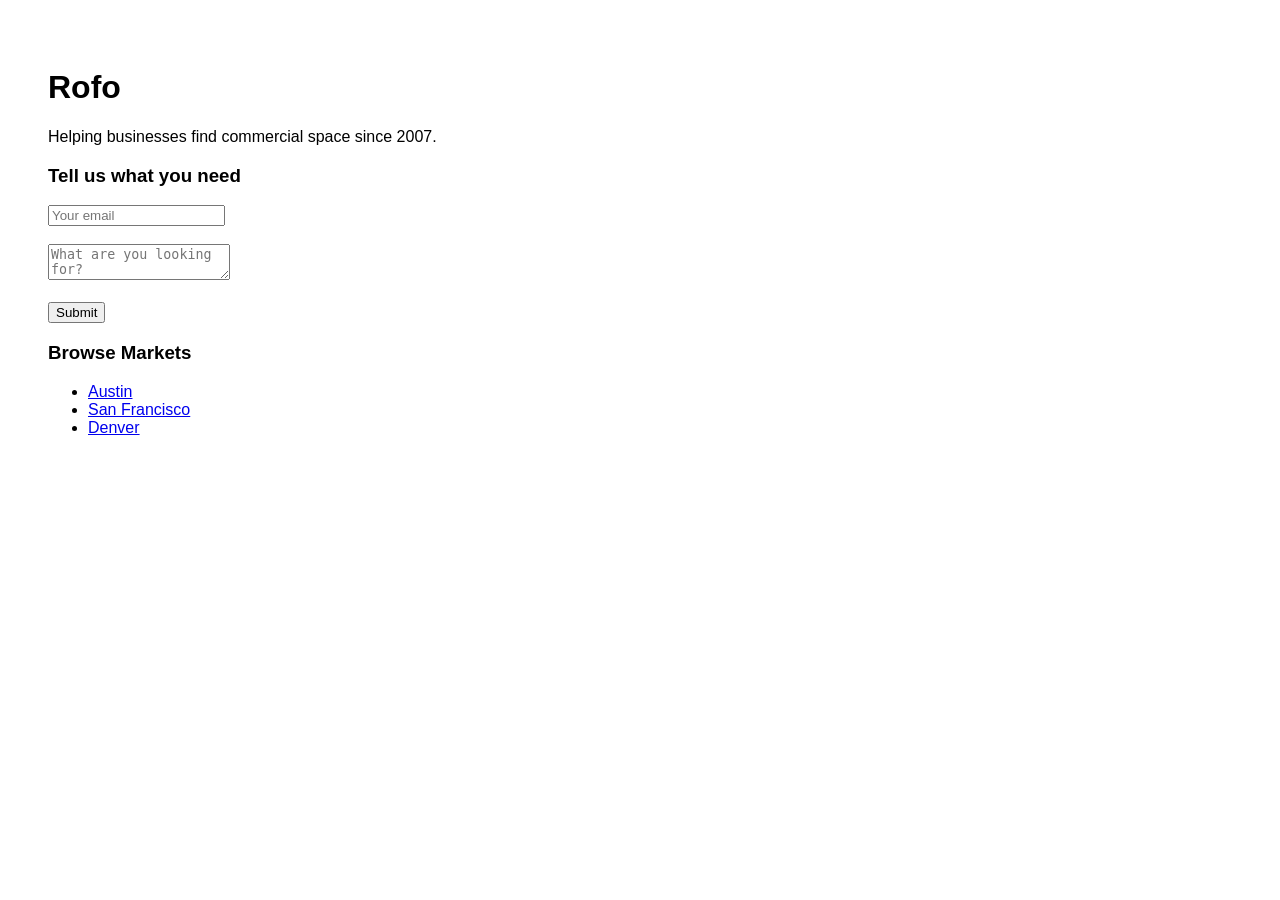
==== index.html @ 3ce5dbc8 "Add files via upload" ====
<!DOCTYPE html>
<html>
<head>
  <title>Rofo</title>
</head>
<body style="font-family: Arial; padding: 40px; max-width: 800px;">

<h1>Rofo</h1>

<p>Helping businesses find commercial space since 2007.</p>

<h3>Tell us what you need</h3>

<form action="https://formspree.io/f/YOURID" method="POST">
  <input name="email" placeholder="Your email"><br><br>
  <textarea name="message" placeholder="What are you looking for?"></textarea><br><br>
  <button type="submit">Submit</button>
</form>

<h3>Browse Markets</h3>
<ul>
  <li><a href="/commercial-real-estate/TX/Austin/">Austin</a></li>
  <li><a href="/commercial-real-estate/CA/San-Francisco/">San Francisco</a></li>
  <li><a href="/commercial-real-estate/CO/Denver/">Denver</a></li>
</ul>

</body>
</html>
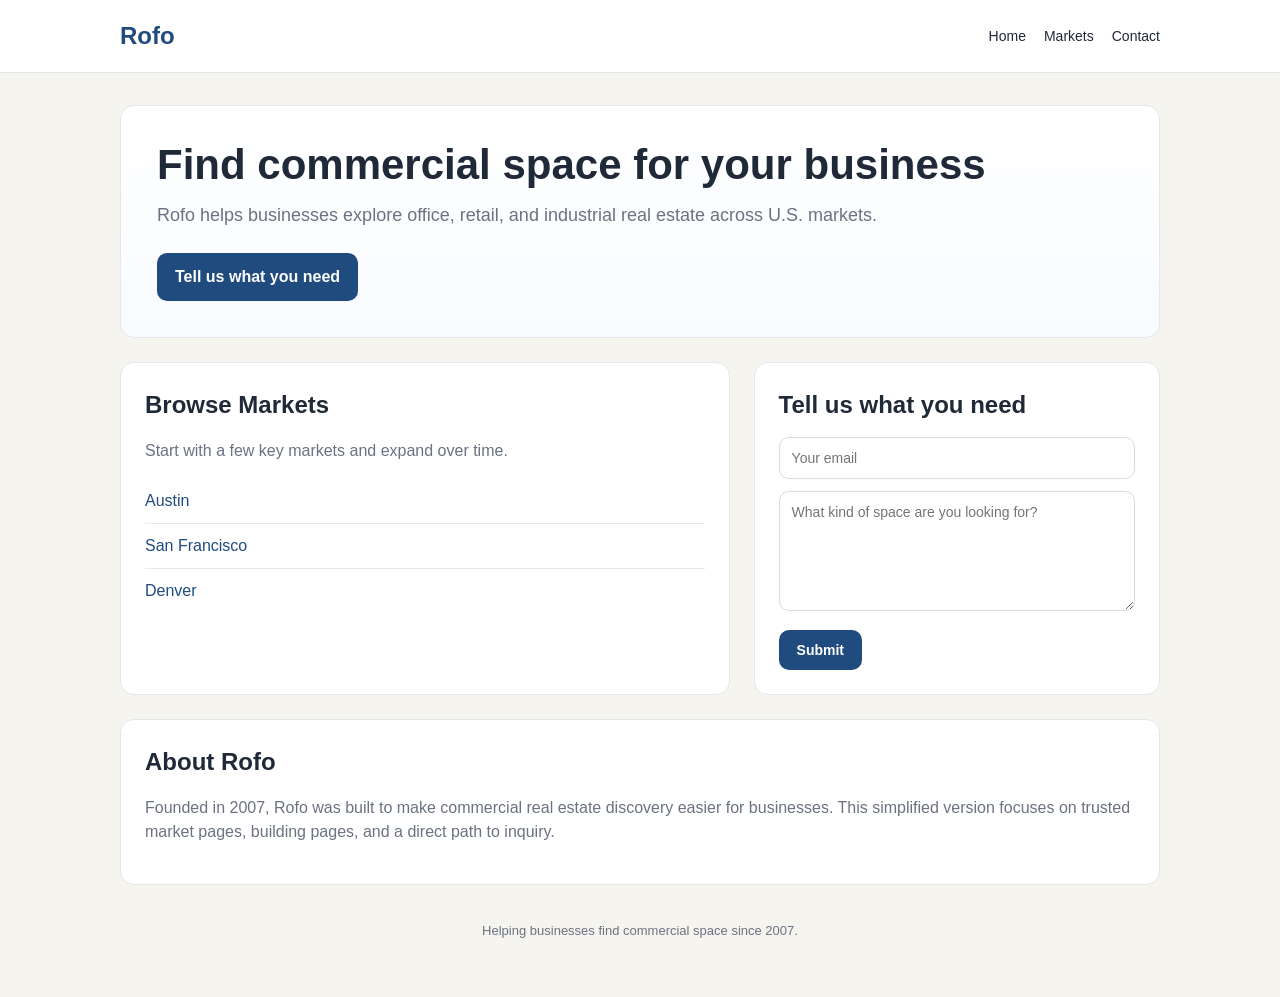
==== commit 087fb4f4: "Add files via upload" ====
--- a/index.html
+++ b/index.html
@@ -1,28 +1,256 @@
 <!DOCTYPE html>
-<html>
+<html lang="en">
 <head>
-  <title>Rofo</title>
+  <meta charset="UTF-8">
+  <meta name="viewport" content="width=device-width, initial-scale=1">
+  <title>Rofo | Find Commercial Real Estate</title>
+  <meta name="description" content="Rofo helps businesses find office, retail, and industrial space across the U.S.">
+  <style>
+    :root {
+      --bg: #f6f4ef;
+      --surface: #ffffff;
+      --text: #1f2937;
+      --muted: #6b7280;
+      --border: #e5e7eb;
+      --brand: #1f4b7f;
+      --brand-dark: #173a61;
+      --accent: #eef4fb;
+      --radius: 14px;
+      --max: 1080px;
+    }
+
+    * { box-sizing: border-box; }
+
+    body {
+      margin: 0;
+      font-family: Arial, sans-serif;
+      background: var(--bg);
+      color: var(--text);
+      line-height: 1.5;
+    }
+
+    a {
+      color: var(--brand);
+      text-decoration: none;
+    }
+
+    a:hover {
+      text-decoration: underline;
+    }
+
+    .topbar {
+      background: var(--surface);
+      border-bottom: 1px solid var(--border);
+    }
+
+    .topbar-inner,
+    .container {
+      max-width: var(--max);
+      margin: 0 auto;
+      padding-left: 20px;
+      padding-right: 20px;
+    }
+
+    .topbar-inner {
+      min-height: 72px;
+      display: flex;
+      align-items: center;
+      justify-content: space-between;
+      gap: 20px;
+    }
+
+    .brand {
+      font-size: 24px;
+      font-weight: 700;
+      color: var(--brand);
+    }
+
+    .nav {
+      display: flex;
+      gap: 18px;
+      flex-wrap: wrap;
+    }
+
+    .nav a {
+      color: var(--text);
+      font-size: 14px;
+    }
+
+    .container {
+      padding-top: 32px;
+      padding-bottom: 56px;
+    }
+
+    .hero {
+      background: linear-gradient(180deg, #ffffff 0%, #f8fbff 100%);
+      border: 1px solid var(--border);
+      border-radius: var(--radius);
+      padding: 36px;
+      margin-bottom: 24px;
+    }
+
+    h1 {
+      margin: 0 0 14px;
+      font-size: 42px;
+      line-height: 1.1;
+    }
+
+    .lead {
+      max-width: 760px;
+      font-size: 18px;
+      color: var(--muted);
+      margin: 0 0 24px;
+    }
+
+    .button {
+      display: inline-block;
+      background: var(--brand);
+      color: #fff;
+      padding: 12px 18px;
+      border-radius: 10px;
+      font-weight: 700;
+      text-decoration: none;
+    }
+
+    .button:hover {
+      background: var(--brand-dark);
+      text-decoration: none;
+    }
+
+    .grid {
+      display: grid;
+      grid-template-columns: 1.2fr 0.8fr;
+      gap: 24px;
+      margin-bottom: 24px;
+    }
+
+    .card {
+      background: var(--surface);
+      border: 1px solid var(--border);
+      border-radius: var(--radius);
+      padding: 24px;
+    }
+
+    h2 {
+      margin-top: 0;
+      margin-bottom: 14px;
+      font-size: 24px;
+    }
+
+    .muted {
+      color: var(--muted);
+    }
+
+    .market-list {
+      list-style: none;
+      padding: 0;
+      margin: 0;
+    }
+
+    .market-list li {
+      padding: 10px 0;
+      border-bottom: 1px solid var(--border);
+    }
+
+    .market-list li:last-child {
+      border-bottom: 0;
+    }
+
+    form input,
+    form textarea {
+      width: 100%;
+      padding: 12px;
+      border: 1px solid #d7dbe2;
+      border-radius: 10px;
+      font-size: 14px;
+      margin-bottom: 12px;
+      font-family: Arial, sans-serif;
+    }
+
+    form textarea {
+      min-height: 120px;
+      resize: vertical;
+    }
+
+    form button {
+      background: var(--brand);
+      color: #fff;
+      border: 0;
+      padding: 12px 18px;
+      border-radius: 10px;
+      font-size: 14px;
+      font-weight: 700;
+      cursor: pointer;
+    }
+
+    .footer {
+      margin-top: 36px;
+      color: var(--muted);
+      font-size: 13px;
+      text-align: center;
+    }
+
+    @media (max-width: 820px) {
+      h1 { font-size: 32px; }
+      .grid { grid-template-columns: 1fr; }
+      .hero { padding: 26px; }
+      .topbar-inner { align-items: flex-start; padding-top: 16px; padding-bottom: 16px; }
+    }
+  </style>
 </head>
-<body style="font-family: Arial; padding: 40px; max-width: 800px;">
-
-<h1>Rofo</h1>
-
-<p>Helping businesses find commercial space since 2007.</p>
-
-<h3>Tell us what you need</h3>
-
-<form action="https://formspree.io/f/YOURID" method="POST">
-  <input name="email" placeholder="Your email"><br><br>
-  <textarea name="message" placeholder="What are you looking for?"></textarea><br><br>
-  <button type="submit">Submit</button>
-</form>
-
-<h3>Browse Markets</h3>
-<ul>
-  <li><a href="/commercial-real-estate/TX/Austin/">Austin</a></li>
-  <li><a href="/commercial-real-estate/CA/San-Francisco/">San Francisco</a></li>
-  <li><a href="/commercial-real-estate/CO/Denver/">Denver</a></li>
-</ul>
-
+<body>
+  <header class="topbar">
+    <div class="topbar-inner">
+      <a class="brand" href="/">Rofo</a>
+      <nav class="nav">
+        <a href="/">Home</a>
+        <a href="/commercial-real-estate/CA/San-Francisco/">Markets</a>
+        <a href="#contact">Contact</a>
+      </nav>
+    </div>
+  </header>
+
+  <main class="container">
+    <section class="hero">
+      <h1>Find commercial space for your business</h1>
+      <p class="lead">
+        Rofo helps businesses explore office, retail, and industrial real estate across U.S. markets.
+      </p>
+      <a class="button" href="#contact">Tell us what you need</a>
+    </section>
+
+    <section class="grid">
+      <div class="card">
+        <h2>Browse Markets</h2>
+        <p class="muted">Start with a few key markets and expand over time.</p>
+        <ul class="market-list">
+          <li><a href="/commercial-real-estate/TX/Austin/">Austin</a></li>
+          <li><a href="/commercial-real-estate/CA/San-Francisco/">San Francisco</a></li>
+          <li><a href="/commercial-real-estate/CO/Denver/">Denver</a></li>
+        </ul>
+      </div>
+
+      <div class="card" id="contact">
+        <h2>Tell us what you need</h2>
+        <form action="https://formspree.io/f/YOURID" method="POST">
+          <input name="email" type="email" placeholder="Your email">
+          <textarea name="message" placeholder="What kind of space are you looking for?"></textarea>
+          <button type="submit">Submit</button>
+        </form>
+      </div>
+    </section>
+
+    <section class="card">
+      <h2>About Rofo</h2>
+      <p class="muted">
+        Founded in 2007, Rofo was built to make commercial real estate discovery easier for businesses.
+        This simplified version focuses on trusted market pages, building pages, and a direct path to inquiry.
+      </p>
+    </section>
+
+    <div class="footer">
+      Helping businesses find commercial space since 2007.
+    </div>
+  </main>
 </body>
 </html>
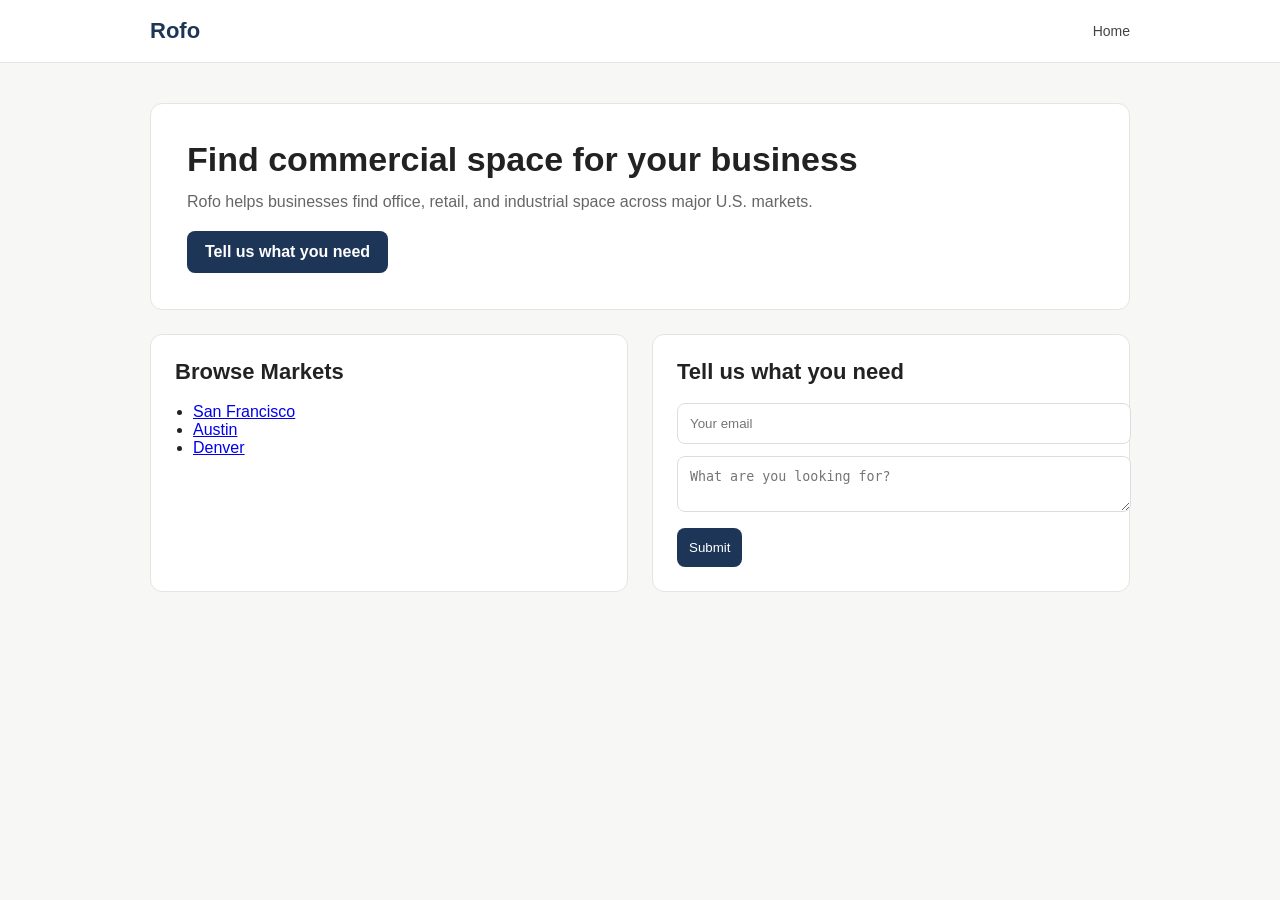
==== commit 8c5d5afa: "Add files via upload" ====
--- a/index.html
+++ b/index.html
@@ -1,256 +1,172 @@
 <!DOCTYPE html>
-<html lang="en">
+<html>
 <head>
+  <title>Rofo | Commercial Real Estate</title>
+  <meta name="viewport" content="width=device-width, initial-scale=1">
   <meta charset="UTF-8">
-  <meta name="viewport" content="width=device-width, initial-scale=1">
-  <title>Rofo | Find Commercial Real Estate</title>
-  <meta name="description" content="Rofo helps businesses find office, retail, and industrial space across the U.S.">
+
   <style>
-    :root {
-      --bg: #f6f4ef;
-      --surface: #ffffff;
-      --text: #1f2937;
-      --muted: #6b7280;
-      --border: #e5e7eb;
-      --brand: #1f4b7f;
-      --brand-dark: #173a61;
-      --accent: #eef4fb;
-      --radius: 14px;
-      --max: 1080px;
+    body {
+      font-family: Arial, sans-serif;
+      margin: 0;
+      background: #f7f7f5;
+      color: #222;
     }
 
-    * { box-sizing: border-box; }
-
-    body {
-      margin: 0;
-      font-family: Arial, sans-serif;
-      background: var(--bg);
-      color: var(--text);
-      line-height: 1.5;
+    .topbar {
+      background: white;
+      border-bottom: 1px solid #e5e5e0;
     }
 
-    a {
-      color: var(--brand);
+    .topbar-inner {
+      max-width: 980px;
+      margin: 0 auto;
+      padding: 18px 20px;
+      display: flex;
+      justify-content: space-between;
+      align-items: center;
+    }
+
+    .brand {
+      font-size: 22px;
+      font-weight: 700;
+      color: #1d3557;
       text-decoration: none;
     }
 
-    a:hover {
-      text-decoration: underline;
-    }
-
-    .topbar {
-      background: var(--surface);
-      border-bottom: 1px solid var(--border);
-    }
-
-    .topbar-inner,
-    .container {
-      max-width: var(--max);
-      margin: 0 auto;
-      padding-left: 20px;
-      padding-right: 20px;
-    }
-
-    .topbar-inner {
-      min-height: 72px;
-      display: flex;
-      align-items: center;
-      justify-content: space-between;
-      gap: 20px;
-    }
-
-    .brand {
-      font-size: 24px;
-      font-weight: 700;
-      color: var(--brand);
-    }
-
-    .nav {
-      display: flex;
-      gap: 18px;
-      flex-wrap: wrap;
-    }
-
     .nav a {
-      color: var(--text);
+      margin-left: 18px;
+      color: #444;
+      text-decoration: none;
       font-size: 14px;
     }
 
     .container {
-      padding-top: 32px;
-      padding-bottom: 56px;
+      max-width: 980px;
+      margin: 0 auto;
+      padding: 40px 20px;
     }
 
     .hero {
-      background: linear-gradient(180deg, #ffffff 0%, #f8fbff 100%);
-      border: 1px solid var(--border);
-      border-radius: var(--radius);
+      background: white;
+      border: 1px solid #e5e5e0;
+      border-radius: 12px;
       padding: 36px;
       margin-bottom: 24px;
     }
 
     h1 {
       margin: 0 0 14px;
-      font-size: 42px;
-      line-height: 1.1;
+      font-size: 34px;
     }
 
-    .lead {
-      max-width: 760px;
-      font-size: 18px;
-      color: var(--muted);
-      margin: 0 0 24px;
+    .subhead {
+      color: #666;
+      font-size: 16px;
+      margin-bottom: 20px;
     }
 
     .button {
+      background: #1d3557;
+      color: white;
+      padding: 12px 18px;
+      border-radius: 8px;
+      text-decoration: none;
+      font-weight: 600;
       display: inline-block;
-      background: var(--brand);
-      color: #fff;
-      padding: 12px 18px;
-      border-radius: 10px;
-      font-weight: 700;
-      text-decoration: none;
-    }
-
-    .button:hover {
-      background: var(--brand-dark);
-      text-decoration: none;
     }
 
     .grid {
       display: grid;
-      grid-template-columns: 1.2fr 0.8fr;
+      grid-template-columns: 1fr 1fr;
       gap: 24px;
-      margin-bottom: 24px;
     }
 
     .card {
-      background: var(--surface);
-      border: 1px solid var(--border);
-      border-radius: var(--radius);
+      background: white;
+      border: 1px solid #e5e5e0;
+      border-radius: 12px;
       padding: 24px;
     }
 
     h2 {
       margin-top: 0;
-      margin-bottom: 14px;
-      font-size: 24px;
+      font-size: 22px;
     }
 
-    .muted {
-      color: var(--muted);
-    }
-
-    .market-list {
-      list-style: none;
-      padding: 0;
-      margin: 0;
-    }
-
-    .market-list li {
-      padding: 10px 0;
-      border-bottom: 1px solid var(--border);
-    }
-
-    .market-list li:last-child {
-      border-bottom: 0;
+    ul {
+      padding-left: 18px;
     }
 
     form input,
     form textarea {
       width: 100%;
       padding: 12px;
-      border: 1px solid #d7dbe2;
-      border-radius: 10px;
-      font-size: 14px;
       margin-bottom: 12px;
-      font-family: Arial, sans-serif;
-    }
-
-    form textarea {
-      min-height: 120px;
-      resize: vertical;
+      border: 1px solid #ddd;
+      border-radius: 8px;
     }
 
     form button {
-      background: var(--brand);
-      color: #fff;
-      border: 0;
-      padding: 12px 18px;
-      border-radius: 10px;
-      font-size: 14px;
-      font-weight: 700;
-      cursor: pointer;
-    }
-
-    .footer {
-      margin-top: 36px;
-      color: var(--muted);
-      font-size: 13px;
-      text-align: center;
+      background: #1d3557;
+      color: white;
+      padding: 12px;
+      border: none;
+      border-radius: 8px;
     }
 
     @media (max-width: 820px) {
-      h1 { font-size: 32px; }
-      .grid { grid-template-columns: 1fr; }
-      .hero { padding: 26px; }
-      .topbar-inner { align-items: flex-start; padding-top: 16px; padding-bottom: 16px; }
+      .grid {
+        grid-template-columns: 1fr;
+      }
     }
   </style>
 </head>
+
 <body>
-  <header class="topbar">
-    <div class="topbar-inner">
-      <a class="brand" href="/">Rofo</a>
-      <nav class="nav">
-        <a href="/">Home</a>
-        <a href="/commercial-real-estate/CA/San-Francisco/">Markets</a>
-        <a href="#contact">Contact</a>
-      </nav>
+
+<div class="topbar">
+  <div class="topbar-inner">
+    <a class="brand" href="/">Rofo</a>
+    <div class="nav">
+      <a href="/">Home</a>
     </div>
-  </header>
+  </div>
+</div>
 
-  <main class="container">
-    <section class="hero">
-      <h1>Find commercial space for your business</h1>
-      <p class="lead">
-        Rofo helps businesses explore office, retail, and industrial real estate across U.S. markets.
-      </p>
-      <a class="button" href="#contact">Tell us what you need</a>
-    </section>
+<div class="container">
 
-    <section class="grid">
-      <div class="card">
-        <h2>Browse Markets</h2>
-        <p class="muted">Start with a few key markets and expand over time.</p>
-        <ul class="market-list">
-          <li><a href="/commercial-real-estate/TX/Austin/">Austin</a></li>
-          <li><a href="/commercial-real-estate/CA/San-Francisco/">San Francisco</a></li>
-          <li><a href="/commercial-real-estate/CO/Denver/">Denver</a></li>
-        </ul>
-      </div>
+  <div class="hero">
+    <h1>Find commercial space for your business</h1>
+    <div class="subhead">
+      Rofo helps businesses find office, retail, and industrial space across major U.S. markets.
+    </div>
+    <a class="button" href="#contact">Tell us what you need</a>
+  </div>
 
-      <div class="card" id="contact">
-        <h2>Tell us what you need</h2>
-        <form action="https://formspree.io/f/YOURID" method="POST">
-          <input name="email" type="email" placeholder="Your email">
-          <textarea name="message" placeholder="What kind of space are you looking for?"></textarea>
-          <button type="submit">Submit</button>
-        </form>
-      </div>
-    </section>
+  <div class="grid">
 
-    <section class="card">
-      <h2>About Rofo</h2>
-      <p class="muted">
-        Founded in 2007, Rofo was built to make commercial real estate discovery easier for businesses.
-        This simplified version focuses on trusted market pages, building pages, and a direct path to inquiry.
-      </p>
-    </section>
+    <div class="card">
+      <h2>Browse Markets</h2>
+      <ul>
+        <li><a href="/commercial-real-estate/CA/San-Francisco/">San Francisco</a></li>
+        <li><a href="/commercial-real-estate/TX/Austin/">Austin</a></li>
+        <li><a href="/commercial-real-estate/CO/Denver/">Denver</a></li>
+      </ul>
+    </div>
 
-    <div class="footer">
-      Helping businesses find commercial space since 2007.
+    <div class="card" id="contact">
+      <h2>Tell us what you need</h2>
+      <form>
+        <input placeholder="Your email">
+        <textarea placeholder="What are you looking for?"></textarea>
+        <button>Submit</button>
+      </form>
     </div>
-  </main>
+
+  </div>
+
+</div>
+
 </body>
 </html>
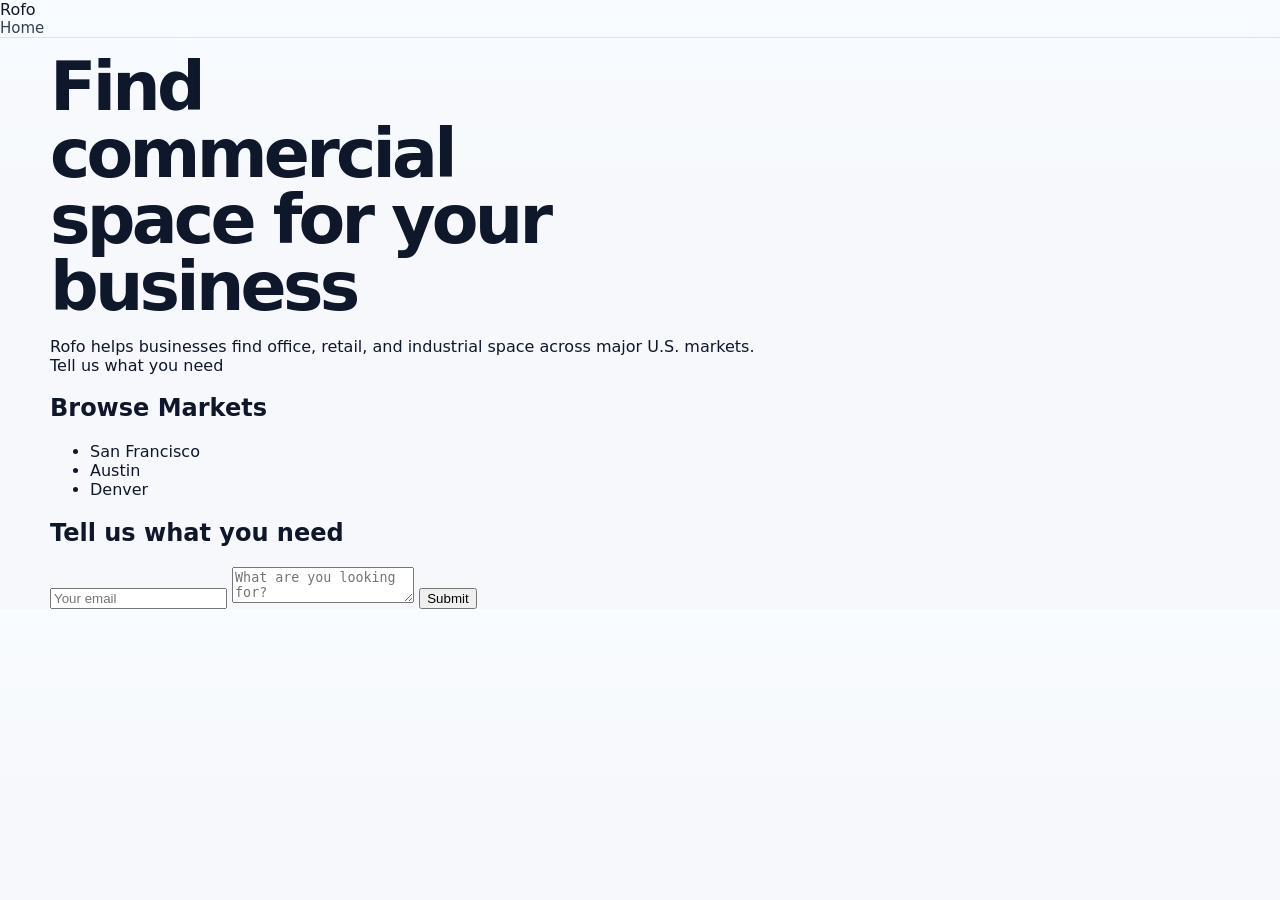
==== commit b2e2361f: "Add files via upload" ====
--- a/index.html
+++ b/index.html
@@ -5,122 +5,8 @@
   <meta name="viewport" content="width=device-width, initial-scale=1">
   <meta charset="UTF-8">
 
-  <style>
-    body {
-      font-family: Arial, sans-serif;
-      margin: 0;
-      background: #f7f7f5;
-      color: #222;
-    }
+  <link rel="stylesheet" href="/styles.css">
 
-    .topbar {
-      background: white;
-      border-bottom: 1px solid #e5e5e0;
-    }
-
-    .topbar-inner {
-      max-width: 980px;
-      margin: 0 auto;
-      padding: 18px 20px;
-      display: flex;
-      justify-content: space-between;
-      align-items: center;
-    }
-
-    .brand {
-      font-size: 22px;
-      font-weight: 700;
-      color: #1d3557;
-      text-decoration: none;
-    }
-
-    .nav a {
-      margin-left: 18px;
-      color: #444;
-      text-decoration: none;
-      font-size: 14px;
-    }
-
-    .container {
-      max-width: 980px;
-      margin: 0 auto;
-      padding: 40px 20px;
-    }
-
-    .hero {
-      background: white;
-      border: 1px solid #e5e5e0;
-      border-radius: 12px;
-      padding: 36px;
-      margin-bottom: 24px;
-    }
-
-    h1 {
-      margin: 0 0 14px;
-      font-size: 34px;
-    }
-
-    .subhead {
-      color: #666;
-      font-size: 16px;
-      margin-bottom: 20px;
-    }
-
-    .button {
-      background: #1d3557;
-      color: white;
-      padding: 12px 18px;
-      border-radius: 8px;
-      text-decoration: none;
-      font-weight: 600;
-      display: inline-block;
-    }
-
-    .grid {
-      display: grid;
-      grid-template-columns: 1fr 1fr;
-      gap: 24px;
-    }
-
-    .card {
-      background: white;
-      border: 1px solid #e5e5e0;
-      border-radius: 12px;
-      padding: 24px;
-    }
-
-    h2 {
-      margin-top: 0;
-      font-size: 22px;
-    }
-
-    ul {
-      padding-left: 18px;
-    }
-
-    form input,
-    form textarea {
-      width: 100%;
-      padding: 12px;
-      margin-bottom: 12px;
-      border: 1px solid #ddd;
-      border-radius: 8px;
-    }
-
-    form button {
-      background: #1d3557;
-      color: white;
-      padding: 12px;
-      border: none;
-      border-radius: 8px;
-    }
-
-    @media (max-width: 820px) {
-      .grid {
-        grid-template-columns: 1fr;
-      }
-    }
-  </style>
 </head>
 
 <body>
--- a/styles.css
+++ b/styles.css
@@ -0,0 +1,717 @@
+:root {
+    --bg: #f6f8fb;
+    --surface: #ffffff;
+    --surface-2: #f1f5f9;
+    --ink: #0f172a;
+    --muted: #556274;
+    --line: #d8e0ea;
+    --blue: #1346d8;
+    --blue-2: #0d3277;
+    --green: #0e7a58;
+    --gold: #c58c19;
+    --shadow: 0 20px 50px rgba(15,23,42,.08);
+    --radius: 22px;
+    --max: 1180px;
+}
+
+* {
+    box-sizing: border-box
+}
+
+html {
+    scroll-behavior: smooth
+}
+
+body {
+    margin: 0;
+    font-family: Inter, ui-sans-serif, system-ui, -apple-system, BlinkMacSystemFont, "Segoe UI", sans-serif;
+    color: var(--ink);
+    background: linear-gradient(180deg,#f8fbff 0,#f6f8fb 220px,#f6f8fb 100%)
+}
+
+a {
+    color: inherit;
+    text-decoration: none
+}
+
+img {
+    max-width: 100%;
+    display: block
+}
+
+.container {
+    width: min(calc(100% - 40px),var(--max));
+    margin: 0 auto
+}
+
+.topbar {
+    position: sticky;
+    top: 0;
+    z-index: 30;
+    backdrop-filter: blur(14px);
+    background: rgba(248,251,255,.78);
+    border-bottom: 1px solid rgba(216,224,234,.85)
+}
+
+.nav-wrap {
+    display: flex;
+    align-items: center;
+    justify-content: space-between;
+    padding: 14px 0;
+    gap: 20px
+}
+
+.logo {
+    display: flex;
+    align-items: center;
+    gap: 12px;
+    font-weight: 800;
+    letter-spacing: -.03em;
+    font-size: 22px
+}
+
+.logo-badge {
+    width: 36px;
+    height: 36px;
+    border-radius: 12px;
+    background: linear-gradient(135deg,var(--blue),#4d8bff);
+    color: #fff;
+    display: grid;
+    place-items: center;
+    box-shadow: 0 10px 24px rgba(19,70,216,.2)
+}
+
+.nav {
+    display: flex;
+    gap: 22px;
+    align-items: center;
+    color: #334155;
+    font-size: 15px
+}
+
+.nav a:hover {
+    color: var(--blue)
+}
+
+.actions {
+    display: flex;
+    gap: 12px;
+    align-items: center
+}
+
+.btn {
+    display: inline-flex;
+    align-items: center;
+    justify-content: center;
+    gap: 8px;
+    padding: 13px 18px;
+    border-radius: 14px;
+    font-weight: 700;
+    font-size: 14px;
+    border: 1px solid transparent;
+    transition: .18s ease;
+    cursor: pointer
+}
+
+.btn:hover {
+    transform: translateY(-1px)
+}
+
+.btn-primary {
+    background: var(--blue);
+    color: #fff;
+    box-shadow: 0 12px 24px rgba(19,70,216,.18)
+}
+
+.btn-secondary {
+    background: #fff;
+    border-color: var(--line);
+    color: var(--ink)
+}
+
+.btn-ghost {
+    background: transparent;
+    border-color: rgba(255,255,255,.22);
+    color: #fff
+}
+
+.page-hero {
+    padding: 72px 0 40px
+}
+
+.hero-grid {
+    display: grid;
+    grid-template-columns: 1.15fr .85fr;
+    gap: 34px;
+    align-items: start
+}
+
+.eyebrow {
+    display: inline-flex;
+    align-items: center;
+    gap: 8px;
+    padding: 7px 11px;
+    border-radius: 999px;
+    background: #e9f0ff;
+    color: var(--blue);
+    font-weight: 700;
+    font-size: 12px;
+    letter-spacing: .02em;
+    text-transform: uppercase
+}
+
+h1 {
+    font-size: clamp(44px,6vw,68px);
+    line-height: .98;
+    letter-spacing: -.055em;
+    margin: 16px 0 16px;
+    max-width: 11ch
+}
+
+.lead {
+    font-size: 19px;
+    line-height: 1.62;
+    color: #415166;
+    max-width: 780px
+}
+
+.search-card,.panel,.feature,.surface,.mini-card,.stats-card,.cta-band,.story-card,.form-card,.list-card,.tower-card,.market-card,.faq-card,.brief-card {
+    background: var(--surface);
+    border: 1px solid var(--line);
+    border-radius: var(--radius);
+    box-shadow: var(--shadow)
+}
+
+.search-card {
+    padding: 18px
+}
+
+.search-row {
+    display: grid;
+    grid-template-columns: 1.1fr .9fr .7fr auto;
+    gap: 12px;
+    align-items: end
+}
+
+.field {
+    background: var(--surface-2);
+    border: 1px solid #dbe3ee;
+    border-radius: 16px;
+    padding: 12px 14px;
+    min-height: 70px
+}
+
+.field label {
+    display: block;
+    font-size: 12px;
+    font-weight: 700;
+    text-transform: uppercase;
+    letter-spacing: .04em;
+    color: #607085;
+    margin-bottom: 9px
+}
+
+.field span {
+    font-weight: 600;
+    color: #0f172a
+}
+
+.hero-side {
+    display: grid;
+    gap: 18px
+}
+
+.panel {
+    padding: 22px
+}
+
+.panel h3,.feature h3,.surface h3,.tower-card h3,.market-card h3,.faq-card h3,.list-card h3 {
+    margin: 0 0 10px;
+    font-size: 22px;
+    letter-spacing: -.03em
+}
+
+.panel p,.feature p,.surface p,.meta,.muted,.list-card p,.faq-card p {
+    color: #5b697c;
+    line-height: 1.62
+}
+
+.map-stage {
+    background: linear-gradient(180deg,#0c2546,#13305e);
+    color: #fff;
+    border-radius: 22px;
+    min-height: 360px;
+    padding: 22px;
+    position: relative;
+    overflow: hidden;
+    box-shadow: 0 24px 50px rgba(8,27,54,.24)
+}
+
+.map-grid {
+    position: absolute;
+    inset: 0;
+    background-image: linear-gradient(rgba(255,255,255,.08) 1px,transparent 1px),linear-gradient(90deg,rgba(255,255,255,.08) 1px,transparent 1px);
+    background-size: 54px 54px;
+    opacity: .35
+}
+
+.map-water {
+    position: absolute;
+    left: -60px;
+    bottom: -50px;
+    width: 260px;
+    height: 240px;
+    background: radial-gradient(circle at 40% 40%,rgba(111,184,255,.7),rgba(24,60,115,0));
+    filter: blur(8px)
+}
+
+.map-chip {
+    position: absolute;
+    padding: 12px 14px;
+    border-radius: 18px;
+    background: rgba(255,255,255,.13);
+    backdrop-filter: blur(10px);
+    border: 1px solid rgba(255,255,255,.14);
+    min-width: 120px
+}
+
+.map-chip strong {
+    display: block;
+    font-size: 13px
+}
+
+.map-chip span {
+    font-size: 12px;
+    color: #d7e6ff
+}
+
+.c1 {
+    top: 86px;
+    left: 120px
+}
+
+.c2 {
+    top: 126px;
+    right: 60px
+}
+
+.c3 {
+    bottom: 78px;
+    left: 210px
+}
+
+.c4 {
+    bottom: 42px;
+    right: 130px
+}
+
+.legend {
+    position: absolute;
+    left: 22px;
+    bottom: 22px;
+    display: flex;
+    gap: 10px;
+    flex-wrap: wrap
+}
+
+.pill {
+    display: inline-flex;
+    align-items: center;
+    gap: 7px;
+    padding: 8px 11px;
+    border-radius: 999px;
+    background: #eef3f8;
+    color: #4e5f75;
+    font-size: 12px;
+    font-weight: 700
+}
+
+.pill.dark {
+    background: rgba(255,255,255,.13);
+    color: #fff
+}
+
+.section {
+    padding: 22px 0 70px
+}
+
+.section-head {
+    display: flex;
+    justify-content: space-between;
+    align-items: end;
+    gap: 20px;
+    margin-bottom: 22px
+}
+
+.section-head h2 {
+    margin: 0;
+    font-size: 38px;
+    letter-spacing: -.05em
+}
+
+.section-head p {
+    max-width: 760px;
+    color: #5b697c;
+    line-height: 1.65
+}
+
+.grid-3,.grid-4,.grid-2 {
+    display: grid;
+    gap: 18px
+}
+
+.grid-3 {
+    grid-template-columns: repeat(3,1fr)
+}
+
+.grid-4 {
+    grid-template-columns: repeat(4,1fr)
+}
+
+.grid-2 {
+    grid-template-columns: repeat(2,1fr)
+}
+
+.feature,.surface,.mini-card,.stats-card,.story-card,.form-card,.list-card,.tower-card,.market-card,.faq-card,.brief-card {
+    padding: 22px
+}
+
+.feature .num {
+    width: 38px;
+    height: 38px;
+    border-radius: 12px;
+    background: #e8f0ff;
+    color: var(--blue);
+    display: grid;
+    place-items: center;
+    font-weight: 800;
+    margin-bottom: 14px
+}
+
+.stats {
+    display: grid;
+    grid-template-columns: repeat(4,1fr);
+    gap: 14px
+}
+
+.stats-card strong {
+    display: block;
+    font-size: 28px;
+    letter-spacing: -.05em;
+    margin-bottom: 8px
+}
+
+.split-band {
+    display: grid;
+    grid-template-columns: 1.05fr .95fr;
+    gap: 18px;
+    align-items: stretch
+}
+
+.cta-band {
+    padding: 28px;
+    background: linear-gradient(135deg,#0d3277,#1346d8);
+    color: #fff;
+    border: none
+}
+
+.cta-band p {
+    color: #d9e6ff;
+    max-width: 640px
+}
+
+.list {
+    display: grid;
+    gap: 13px;
+    margin-top: 18px
+}
+
+.li {
+    display: flex;
+    gap: 12px;
+    align-items: flex-start
+}
+
+.tick {
+    width: 28px;
+    height: 28px;
+    border-radius: 999px;
+    display: grid;
+    place-items: center;
+    background: rgba(255,255,255,.16);
+    flex: 0 0 28px
+}
+
+.meta-row {
+    display: flex;
+    gap: 10px;
+    flex-wrap: wrap;
+    margin-top: 18px
+}
+
+.city-link,.building-link {
+    display: flex;
+    justify-content: space-between;
+    gap: 18px;
+    align-items: flex-start;
+    padding: 16px 0;
+    border-top: 1px solid var(--line)
+}
+
+.city-link:first-child,.building-link:first-child {
+    border-top: none;
+    padding-top: 0
+}
+
+.city-link:last-child,.building-link:last-child {
+    padding-bottom: 0
+}
+
+.city-link h4,.building-link h4 {
+    margin: 0 0 6px;
+    font-size: 18px
+}
+
+.arrow {
+    font-weight: 800;
+    color: var(--blue)
+}
+
+.hero-subnav {
+    display: flex;
+    gap: 10px;
+    flex-wrap: wrap;
+    margin-top: 22px
+}
+
+.subtle {
+    color: #698099
+}
+
+.tower {
+    display: grid;
+    grid-template-columns: 1.1fr .9fr;
+    gap: 18px
+}
+
+.badge {
+    display: inline-flex;
+    padding: 7px 11px;
+    border-radius: 999px;
+    background: #ecfdf5;
+    color: var(--green);
+    font-weight: 800;
+    font-size: 12px;
+    text-transform: uppercase;
+    letter-spacing: .03em
+}
+
+.metric-list {
+    display: grid;
+    gap: 12px;
+    margin-top: 14px
+}
+
+.metric {
+    display: flex;
+    justify-content: space-between;
+    gap: 16px;
+    padding: 13px 0;
+    border-top: 1px solid var(--line)
+}
+
+.metric:first-child {
+    border-top: none;
+    padding-top: 0
+}
+
+.form-grid {
+    display: grid;
+    grid-template-columns: repeat(2,1fr);
+    gap: 12px
+}
+
+.form-grid .field {
+    min-height: auto
+}
+
+.field textarea {
+    width: 100%;
+    border: none;
+    background: transparent;
+    resize: none;
+    font: inherit;
+    color: inherit;
+    min-height: 110px;
+    outline: none
+}
+
+.field input,.field select {
+    width: 100%;
+    border: none;
+    background: transparent;
+    font: inherit;
+    color: inherit;
+    outline: none
+}
+
+.footer {
+    margin-top: 30px;
+    padding: 36px 0 60px;
+    background: #0b1730;
+    color: #dbe8ff
+}
+
+.footer-grid {
+    display: grid;
+    grid-template-columns: 1.3fr .7fr .7fr .8fr;
+    gap: 24px
+}
+
+.footer a {
+    display: block;
+    color: #d7e3f5;
+    margin: 10px 0
+}
+
+.footer h4 {
+    margin: 0 0 12px;
+    color: #fff
+}
+
+.note {
+    font-size: 13px;
+    color: #70839a
+}
+
+.table-like {
+    border: 1px solid var(--line);
+    border-radius: 18px;
+    overflow: hidden
+}
+
+.row {
+    display: grid;
+    grid-template-columns: 1.2fr .8fr .8fr .8fr;
+    gap: 0
+}
+
+.row>div {
+    padding: 14px 16px;
+    border-top: 1px solid var(--line)
+}
+
+.row.head {
+    background: #eef4fb;
+    font-weight: 800;
+    color: #18324b
+}
+
+.row.head>div {
+    border-top: none
+}
+
+.sidebar-layout {
+    display: grid;
+    grid-template-columns: .95fr 2.05fr;
+    gap: 22px
+}
+
+.sticky {
+    position: sticky;
+    top: 86px
+}
+
+.nav-card a {
+    display: block;
+    padding: 11px 0;
+    border-top: 1px solid var(--line);
+    color: #42556b
+}
+
+.nav-card a:first-child {
+    border-top: none;
+    padding-top: 0
+}
+
+.quote {
+    font-size: 24px;
+    line-height: 1.4;
+    letter-spacing: -.04em;
+    color: #16314c
+}
+
+.callout {
+    padding: 18px;
+    border-radius: 18px;
+    background: #eff6ff;
+    border: 1px solid #d7e6ff
+}
+
+.mini-grid {
+    display: grid;
+    grid-template-columns: repeat(2,1fr);
+    gap: 14px
+}
+
+.kicker {
+    font-size: 14px;
+    color: #6b7f95;
+    font-weight: 700;
+    text-transform: uppercase;
+    letter-spacing: .05em
+}
+
+.timeline {
+    display: grid;
+    gap: 14px
+}
+
+.timeline .item {
+    display: grid;
+    grid-template-columns: 88px 1fr;
+    gap: 16px;
+    padding-top: 14px;
+    border-top: 1px solid var(--line)
+}
+
+.timeline .item:first-child {
+    padding-top: 0;
+    border-top: none
+}
+
+.year {
+    font-weight: 800;
+    color: var(--blue)
+}
+
+@media (max-width: 1040px) {
+    .hero-grid,.split-band,.tower,.sidebar-layout,.footer-grid,.grid-4,.grid-3,.grid-2,.stats {
+        grid-template-columns:1fr
+    }
+
+    .search-row,.row {
+        grid-template-columns: 1fr
+    }
+
+    .nav {
+        display: none
+    }
+
+    .section-head {
+        align-items: start;
+        flex-direction: column
+    }
+
+    .sticky {
+        position: static
+    }
+
+    .hero-side {
+        order: -1
+    }
+
+    h1 {
+        max-width: none
+    }
+}
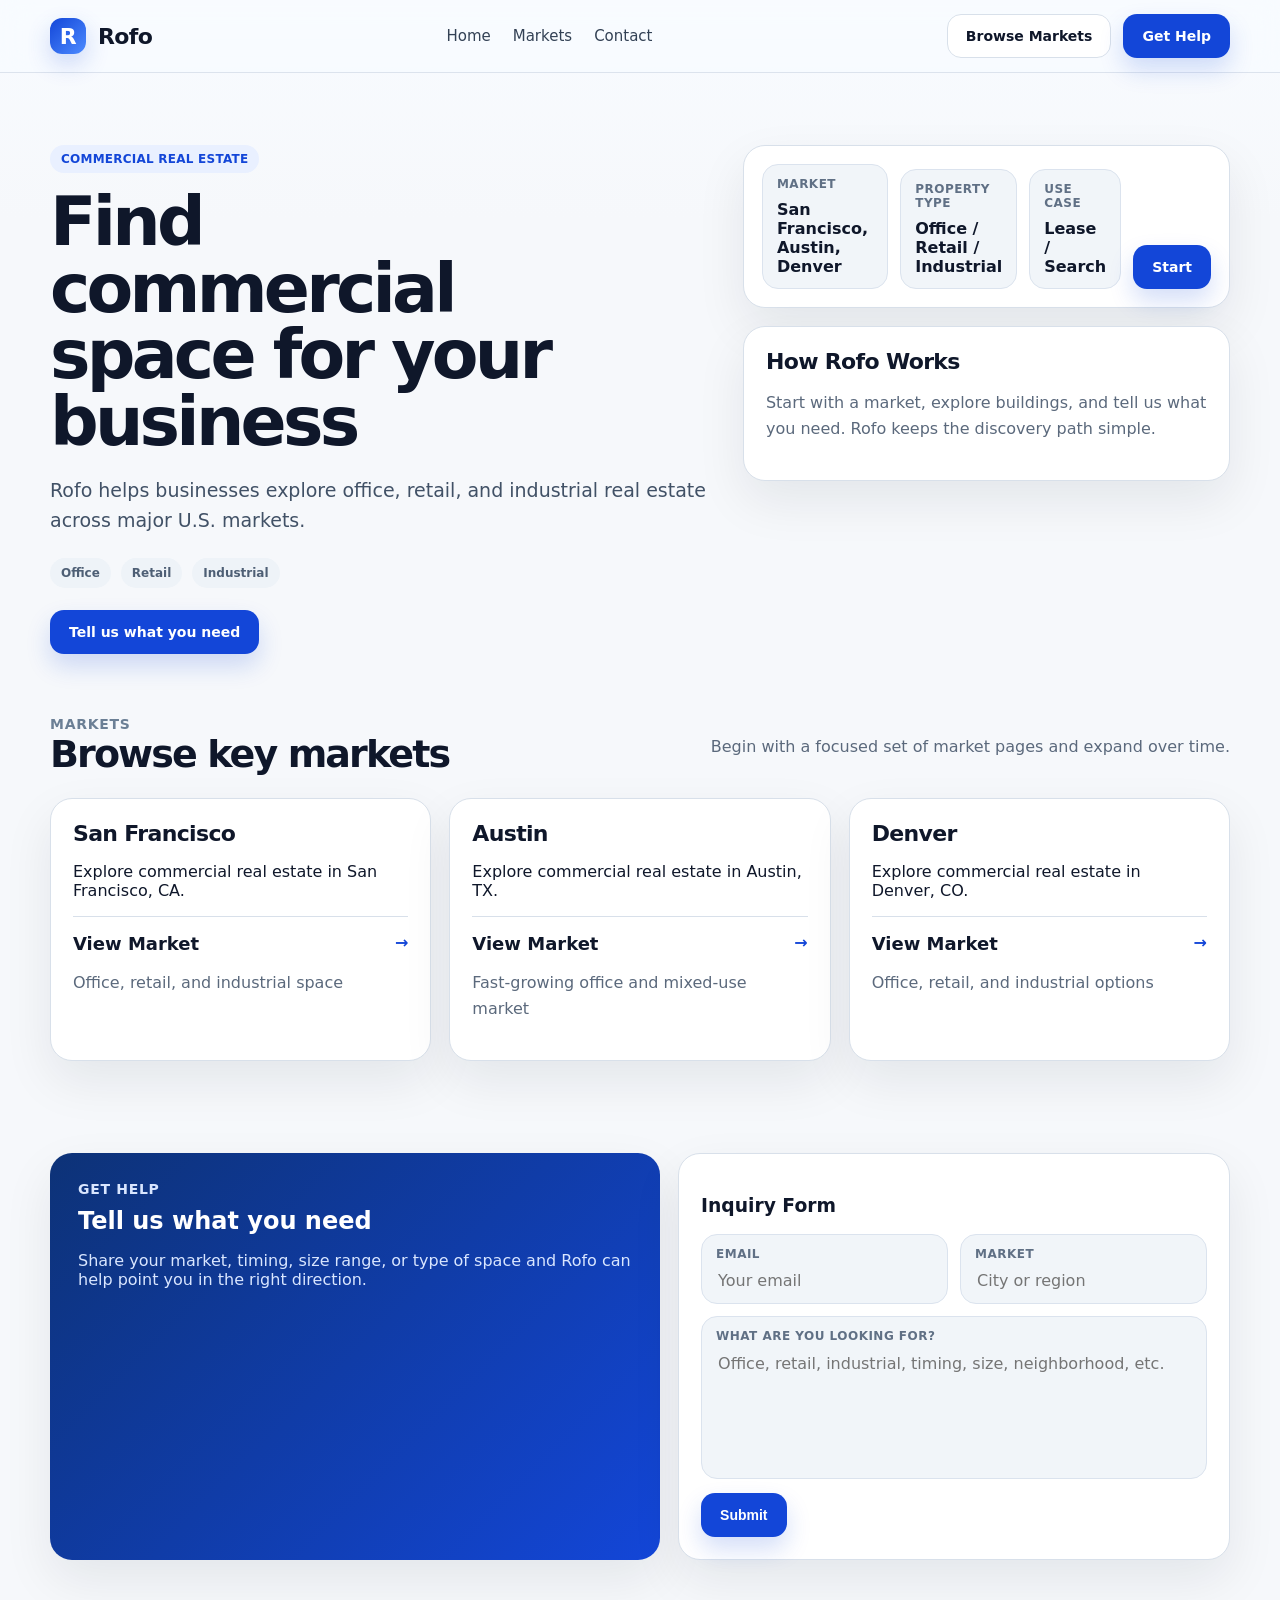
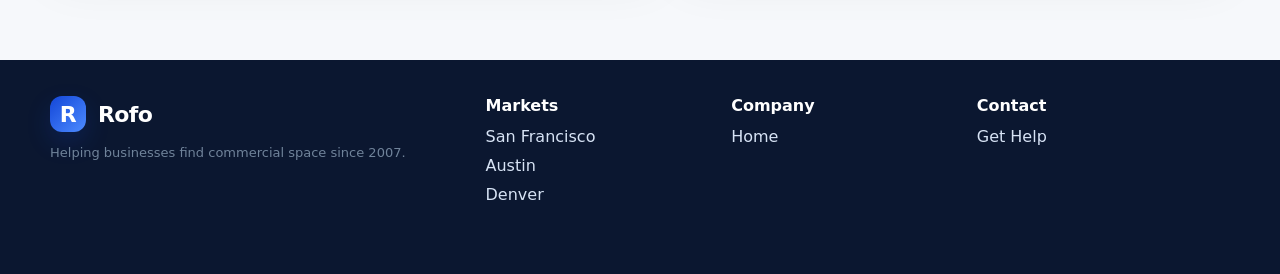
==== commit 5747b7c9: "Add files via upload" ====
--- a/index.html
+++ b/index.html
@@ -1,58 +1,198 @@
 <!DOCTYPE html>
-<html>
+<html lang="en">
 <head>
-  <title>Rofo | Commercial Real Estate</title>
+  <meta charset="UTF-8">
   <meta name="viewport" content="width=device-width, initial-scale=1">
-  <meta charset="UTF-8">
-
+  <title>Rofo | Find Commercial Real Estate</title>
+  <meta name="description" content="Rofo helps businesses find office, retail, and industrial space across U.S. markets.">
   <link rel="stylesheet" href="/styles.css">
-
 </head>
-
 <body>
 
-<div class="topbar">
-  <div class="topbar-inner">
-    <a class="brand" href="/">Rofo</a>
-    <div class="nav">
-      <a href="/">Home</a>
+  <header class="topbar">
+    <div class="container nav-wrap">
+      <a class="logo" href="/">
+        <span class="logo-badge">R</span>
+        <span>Rofo</span>
+      </a>
+
+      <nav class="nav">
+        <a href="/">Home</a>
+        <a href="#markets">Markets</a>
+        <a href="#contact">Contact</a>
+      </nav>
+
+      <div class="actions">
+        <a class="btn btn-secondary" href="#markets">Browse Markets</a>
+        <a class="btn btn-primary" href="#contact">Get Help</a>
+      </div>
     </div>
-  </div>
-</div>
+  </header>
 
-<div class="container">
+  <main>
+    <section class="page-hero">
+      <div class="container hero-grid">
+        <div>
+          <div class="eyebrow">Commercial Real Estate</div>
+          <h1>Find commercial space for your business</h1>
+          <p class="lead">
+            Rofo helps businesses explore office, retail, and industrial real estate across major U.S. markets.
+          </p>
 
-  <div class="hero">
-    <h1>Find commercial space for your business</h1>
-    <div class="subhead">
-      Rofo helps businesses find office, retail, and industrial space across major U.S. markets.
+          <div class="hero-subnav">
+            <span class="pill">Office</span>
+            <span class="pill">Retail</span>
+            <span class="pill">Industrial</span>
+          </div>
+
+          <div style="margin-top: 22px;">
+            <a class="btn btn-primary" href="#contact">Tell us what you need</a>
+          </div>
+        </div>
+
+        <div class="hero-side">
+          <div class="search-card">
+            <div class="search-row">
+              <div class="field">
+                <label>Market</label>
+                <span>San Francisco, Austin, Denver</span>
+              </div>
+              <div class="field">
+                <label>Property Type</label>
+                <span>Office / Retail / Industrial</span>
+              </div>
+              <div class="field">
+                <label>Use Case</label>
+                <span>Lease / Search</span>
+              </div>
+              <a class="btn btn-primary" href="#contact">Start</a>
+            </div>
+          </div>
+
+          <div class="panel">
+            <h3>How Rofo Works</h3>
+            <p>
+              Start with a market, explore buildings, and tell us what you need.
+              Rofo keeps the discovery path simple.
+            </p>
+          </div>
+        </div>
+      </div>
+    </section>
+
+    <section class="section" id="markets">
+      <div class="container">
+        <div class="section-head">
+          <div>
+            <div class="kicker">Markets</div>
+            <h2>Browse key markets</h2>
+          </div>
+          <p>
+            Begin with a focused set of market pages and expand over time.
+          </p>
+        </div>
+
+        <div class="grid-3">
+          <div class="market-card">
+            <h3><a href="/commercial-real-estate/CA/San-Francisco/">San Francisco</a></h3>
+            <p>Explore commercial real estate in San Francisco, CA.</p>
+            <a class="city-link" href="/commercial-real-estate/CA/San-Francisco/">
+              <div>
+                <h4>View Market</h4>
+                <p class="muted">Office, retail, and industrial space</p>
+              </div>
+              <span class="arrow">→</span>
+            </a>
+          </div>
+
+          <div class="market-card">
+            <h3><a href="/commercial-real-estate/TX/Austin/">Austin</a></h3>
+            <p>Explore commercial real estate in Austin, TX.</p>
+            <a class="city-link" href="/commercial-real-estate/TX/Austin/">
+              <div>
+                <h4>View Market</h4>
+                <p class="muted">Fast-growing office and mixed-use market</p>
+              </div>
+              <span class="arrow">→</span>
+            </a>
+          </div>
+
+          <div class="market-card">
+            <h3><a href="/commercial-real-estate/CO/Denver/">Denver</a></h3>
+            <p>Explore commercial real estate in Denver, CO.</p>
+            <a class="city-link" href="/commercial-real-estate/CO/Denver/">
+              <div>
+                <h4>View Market</h4>
+                <p class="muted">Office, retail, and industrial options</p>
+              </div>
+              <span class="arrow">→</span>
+            </a>
+          </div>
+        </div>
+      </div>
+    </section>
+
+    <section class="section" id="contact">
+      <div class="container split-band">
+        <div class="cta-band">
+          <div class="kicker" style="color:#d9e6ff;">Get Help</div>
+          <h2 style="margin:10px 0 12px;">Tell us what you need</h2>
+          <p>
+            Share your market, timing, size range, or type of space and Rofo can help point you in the right direction.
+          </p>
+        </div>
+
+        <div class="form-card">
+          <h3>Inquiry Form</h3>
+          <div class="form-grid">
+            <div class="field">
+              <label>Email</label>
+              <input type="email" placeholder="Your email">
+            </div>
+            <div class="field">
+              <label>Market</label>
+              <input type="text" placeholder="City or region">
+            </div>
+          </div>
+
+          <div class="field" style="margin-top:12px;">
+            <label>What are you looking for?</label>
+            <textarea placeholder="Office, retail, industrial, timing, size, neighborhood, etc."></textarea>
+          </div>
+
+          <div style="margin-top:14px;">
+            <button class="btn btn-primary">Submit</button>
+          </div>
+        </div>
+      </div>
+    </section>
+  </main>
+
+  <footer class="footer">
+    <div class="container footer-grid">
+      <div>
+        <div class="logo" style="color:#fff;">
+          <span class="logo-badge">R</span>
+          <span>Rofo</span>
+        </div>
+        <p class="note">Helping businesses find commercial space since 2007.</p>
+      </div>
+      <div>
+        <h4>Markets</h4>
+        <a href="/commercial-real-estate/CA/San-Francisco/">San Francisco</a>
+        <a href="/commercial-real-estate/TX/Austin/">Austin</a>
+        <a href="/commercial-real-estate/CO/Denver/">Denver</a>
+      </div>
+      <div>
+        <h4>Company</h4>
+        <a href="/">Home</a>
+      </div>
+      <div>
+        <h4>Contact</h4>
+        <a href="#contact">Get Help</a>
+      </div>
     </div>
-    <a class="button" href="#contact">Tell us what you need</a>
-  </div>
-
-  <div class="grid">
-
-    <div class="card">
-      <h2>Browse Markets</h2>
-      <ul>
-        <li><a href="/commercial-real-estate/CA/San-Francisco/">San Francisco</a></li>
-        <li><a href="/commercial-real-estate/TX/Austin/">Austin</a></li>
-        <li><a href="/commercial-real-estate/CO/Denver/">Denver</a></li>
-      </ul>
-    </div>
-
-    <div class="card" id="contact">
-      <h2>Tell us what you need</h2>
-      <form>
-        <input placeholder="Your email">
-        <textarea placeholder="What are you looking for?"></textarea>
-        <button>Submit</button>
-      </form>
-    </div>
-
-  </div>
-
-</div>
+  </footer>
 
 </body>
 </html>
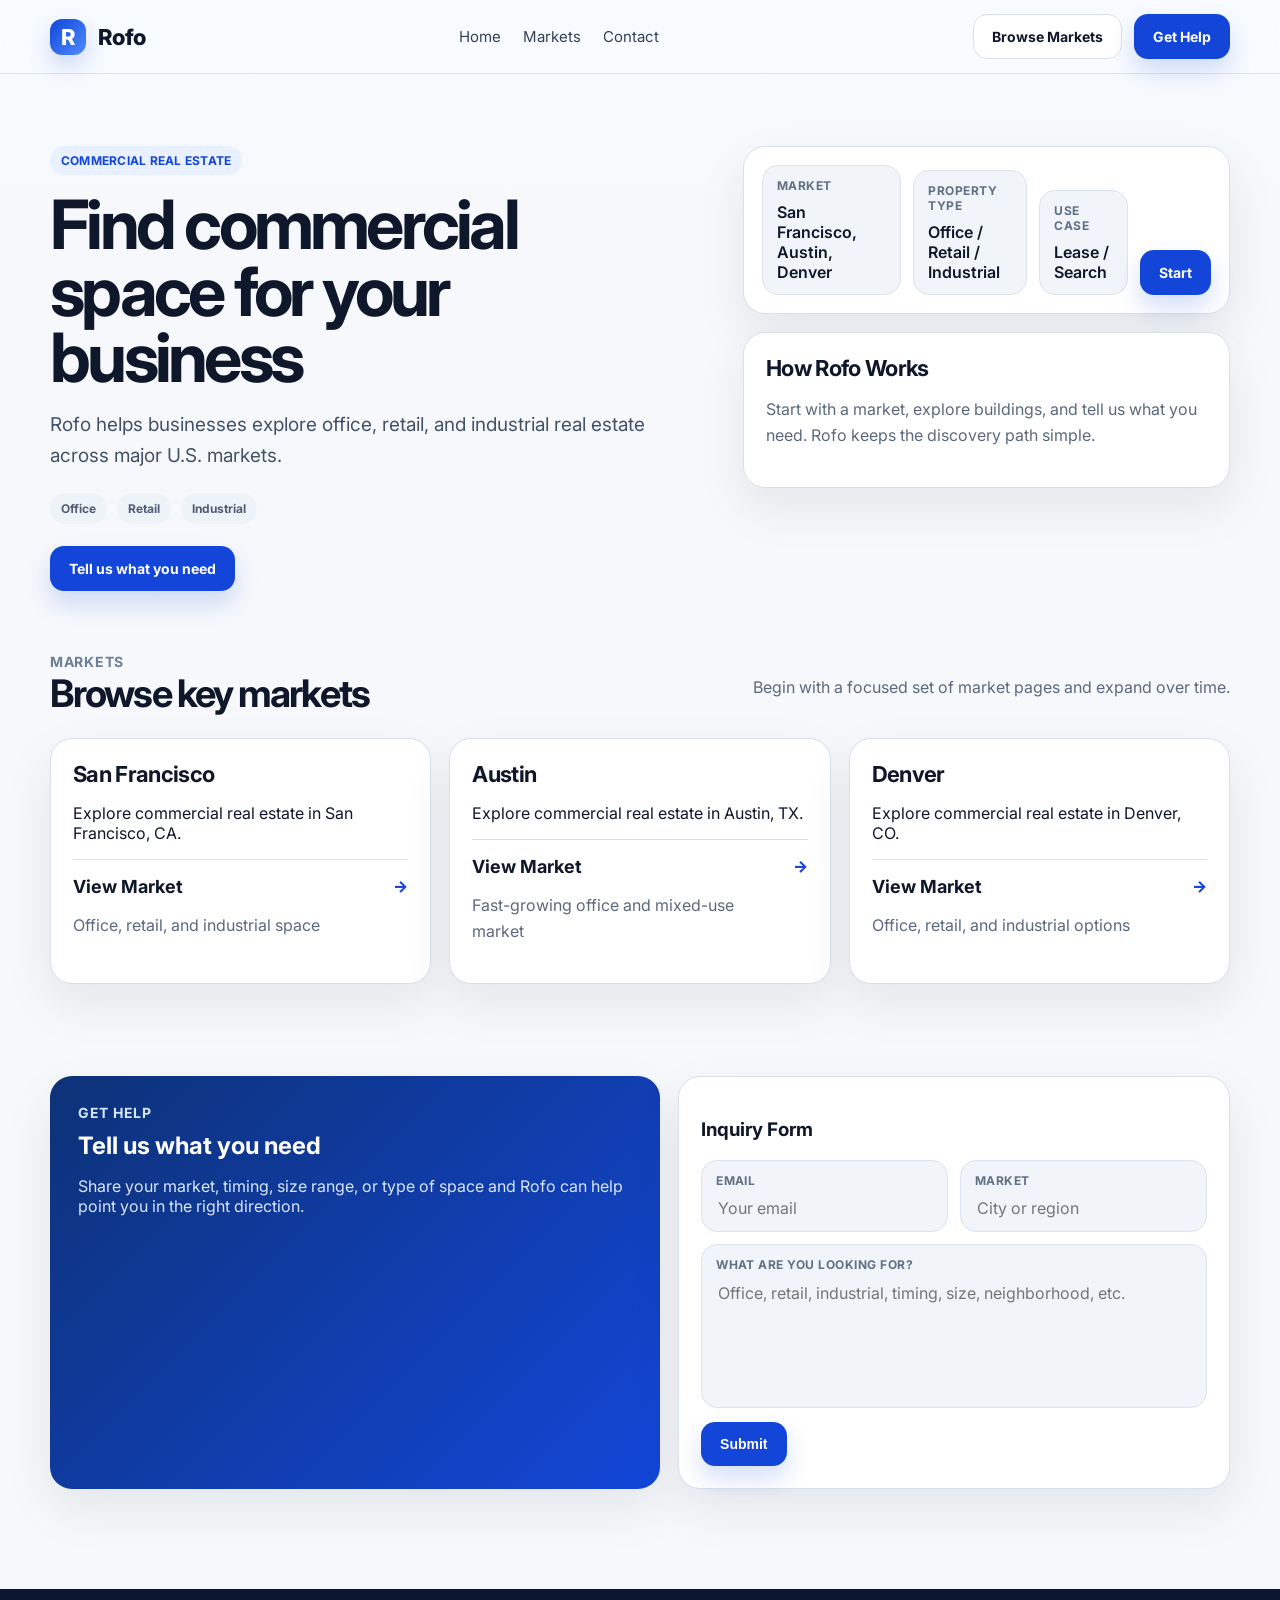
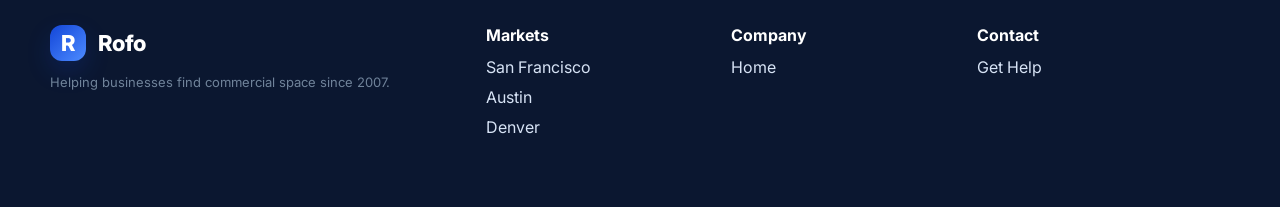
==== commit ebf6b091: "Add files via upload" ====
--- a/index.html
+++ b/index.html
@@ -5,6 +5,9 @@
   <meta name="viewport" content="width=device-width, initial-scale=1">
   <title>Rofo | Find Commercial Real Estate</title>
   <meta name="description" content="Rofo helps businesses find office, retail, and industrial space across U.S. markets.">
+  <link rel="preconnect" href="https://fonts.googleapis.com">
+  <link rel="preconnect" href="https://fonts.gstatic.com" crossorigin>
+  <link href="https://fonts.googleapis.com/css2?family=Inter:wght@400;600;700;800&display=swap" rel="stylesheet">
   <link rel="stylesheet" href="/styles.css">
 </head>
 <body>
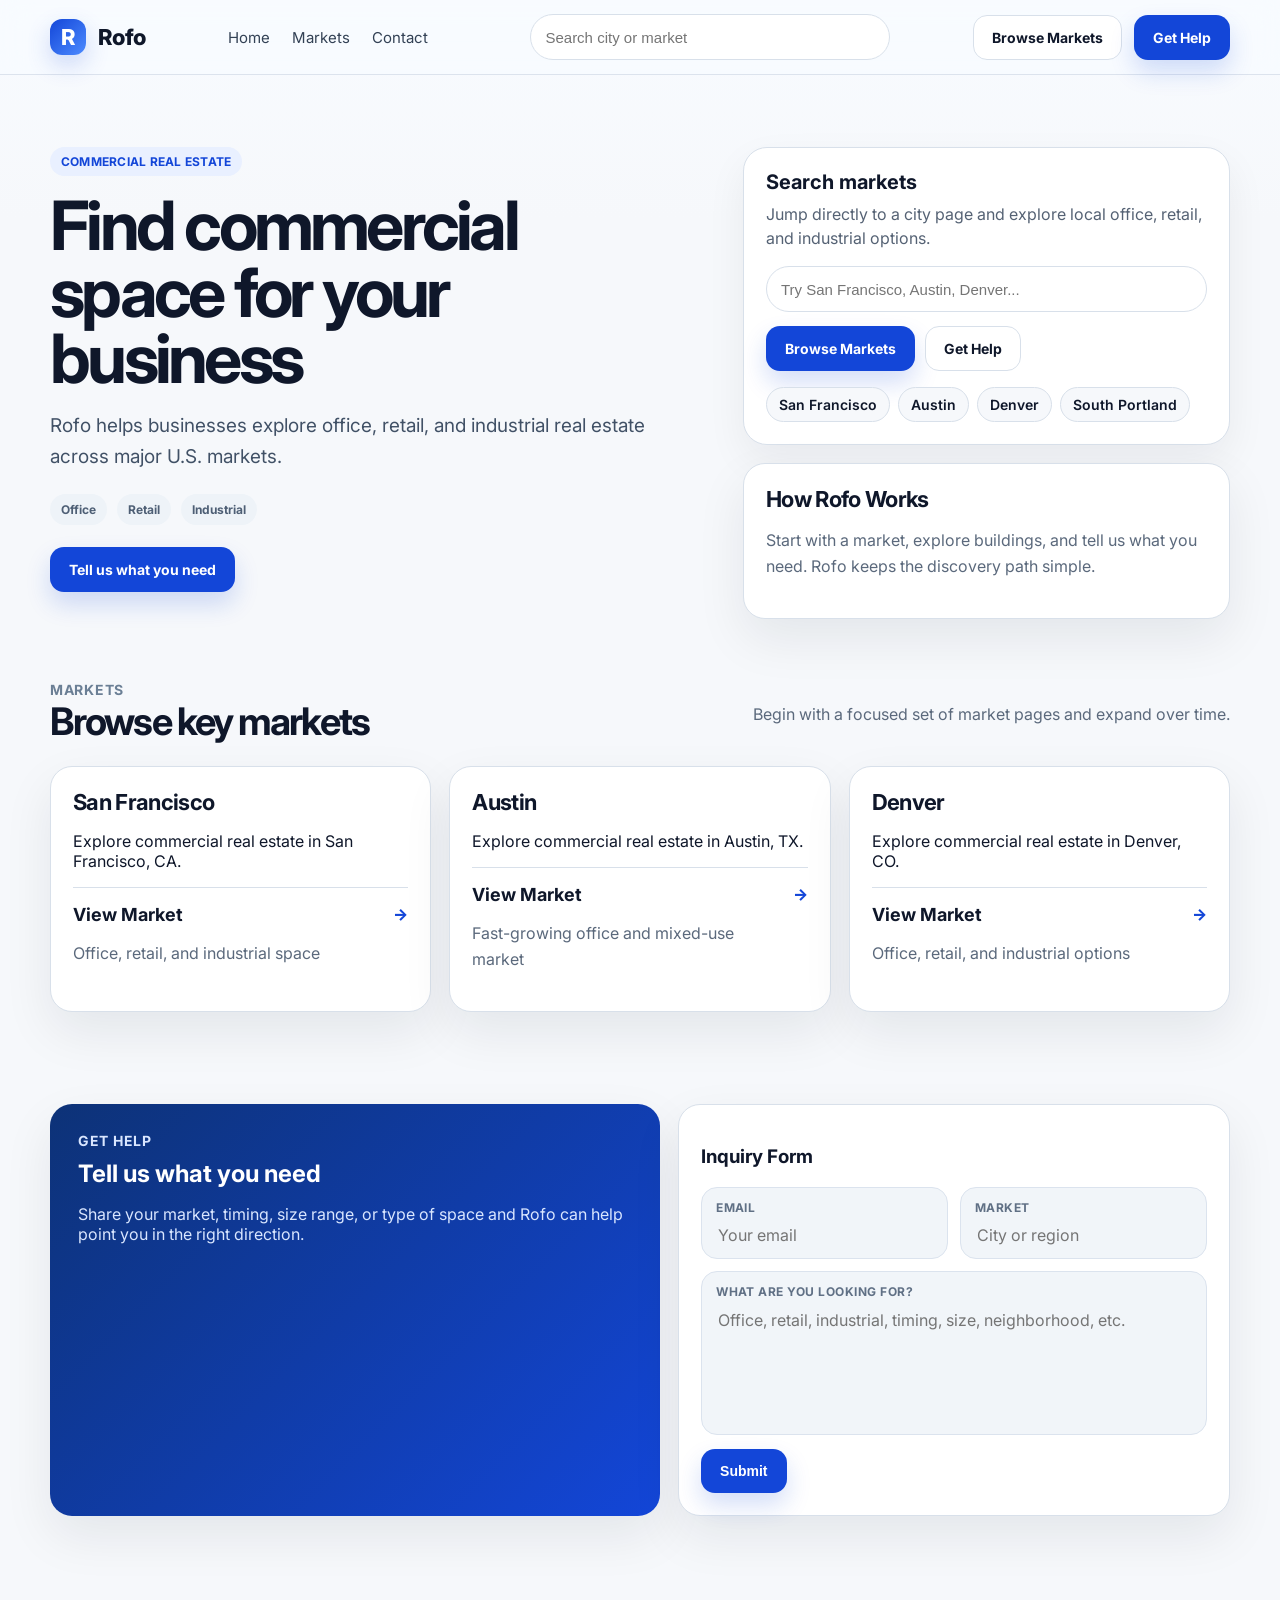
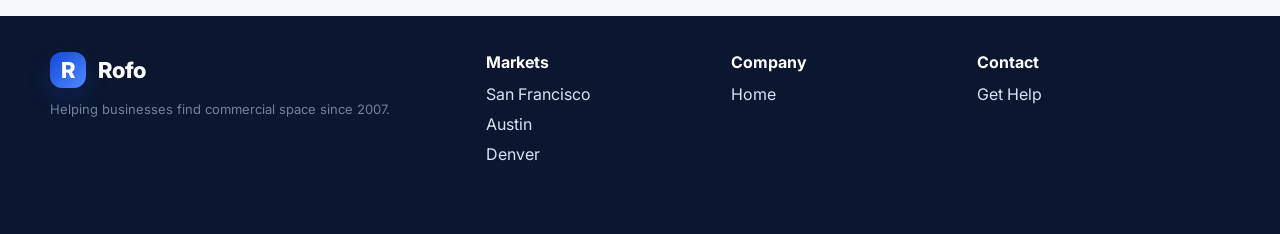
==== commit 1c7c0c87: "Add files via upload" ====
--- a/index.html
+++ b/index.html
@@ -9,6 +9,151 @@
   <link rel="preconnect" href="https://fonts.gstatic.com" crossorigin>
   <link href="https://fonts.googleapis.com/css2?family=Inter:wght@400;600;700;800&display=swap" rel="stylesheet">
   <link rel="stylesheet" href="/styles.css">
+
+  <style>
+    .sr-only {
+      position: absolute;
+      width: 1px;
+      height: 1px;
+      padding: 0;
+      margin: -1px;
+      overflow: hidden;
+      clip: rect(0, 0, 0, 0);
+      white-space: nowrap;
+      border: 0;
+    }
+
+    .nav-search {
+      position: relative;
+      width: min(360px, 100%);
+      margin-left: 20px;
+      flex: 1 1 360px;
+      max-width: 360px;
+    }
+
+    .nav-search__input,
+    .hero-search__input {
+      width: 100%;
+      height: 46px;
+      padding: 0 14px;
+      border: 1px solid #d8e0ea;
+      border-radius: 999px;
+      background: #fff;
+      color: #0f172a;
+      font-size: 15px;
+      outline: none;
+      transition: border-color 0.2s ease, box-shadow 0.2s ease;
+      box-sizing: border-box;
+    }
+
+    .nav-search__input:focus,
+    .hero-search__input:focus {
+      border-color: #1346d8;
+      box-shadow: 0 0 0 4px rgba(19, 70, 216, 0.08);
+    }
+
+    .search-results {
+      position: absolute;
+      top: calc(100% + 8px);
+      left: 0;
+      right: 0;
+      background: #fff;
+      border: 1px solid #d8e0ea;
+      border-radius: 16px;
+      box-shadow: 0 10px 30px rgba(15, 23, 42, 0.08);
+      overflow: hidden;
+      display: none;
+      z-index: 1000;
+    }
+
+    .search-results.is-open {
+      display: block;
+    }
+
+    .search-results__item {
+      display: block;
+      width: 100%;
+      padding: 12px 14px;
+      text-decoration: none;
+      color: #0f172a;
+      background: #fff;
+      border-bottom: 1px solid #eef2f7;
+      font-size: 15px;
+    }
+
+    .search-results__item:last-child {
+      border-bottom: 0;
+    }
+
+    .search-results__item:hover,
+    .search-results__item:focus {
+      background: #f6f8fb;
+    }
+
+    .search-results__meta {
+      display: block;
+      font-size: 13px;
+      color: #556274;
+      margin-top: 2px;
+    }
+
+    .hero-search-card {
+      background: #fff;
+      border: 1px solid #d8e0ea;
+      border-radius: 24px;
+      padding: 22px;
+      box-shadow: 0 16px 40px rgba(15, 23, 42, 0.06);
+    }
+
+    .hero-search-card h3 {
+      margin: 0 0 8px;
+      font-size: 20px;
+      line-height: 1.2;
+    }
+
+    .hero-search-card p {
+      margin: 0 0 16px;
+      color: #556274;
+      line-height: 1.5;
+    }
+
+    .hero-search-wrap {
+      position: relative;
+    }
+
+    .hero-search-actions {
+      margin-top: 14px;
+      display: flex;
+      gap: 10px;
+      flex-wrap: wrap;
+    }
+
+    .hero-search-links {
+      margin-top: 16px;
+      display: flex;
+      flex-wrap: wrap;
+      gap: 8px;
+    }
+
+    .hero-search-links a {
+      display: inline-flex;
+      align-items: center;
+      text-decoration: none;
+      padding: 8px 12px;
+      border-radius: 999px;
+      background: #f6f8fb;
+      border: 1px solid #d8e0ea;
+      color: #0f172a;
+      font-size: 14px;
+      font-weight: 600;
+    }
+
+    @media (max-width: 1080px) {
+      .nav-search {
+        display: none;
+      }
+    }
+  </style>
 </head>
 <body>
 
@@ -24,6 +169,18 @@
         <a href="#markets">Markets</a>
         <a href="#contact">Contact</a>
       </nav>
+
+      <div class="nav-search" data-market-search>
+        <label class="sr-only" for="headerMarketSearch">Search markets</label>
+        <input
+          id="headerMarketSearch"
+          class="nav-search__input"
+          type="text"
+          placeholder="Search city or market"
+          autocomplete="off"
+        />
+        <div class="search-results" id="headerMarketResults"></div>
+      </div>
 
       <div class="actions">
         <a class="btn btn-secondary" href="#markets">Browse Markets</a>
@@ -54,21 +211,34 @@
         </div>
 
         <div class="hero-side">
-          <div class="search-card">
-            <div class="search-row">
-              <div class="field">
-                <label>Market</label>
-                <span>San Francisco, Austin, Denver</span>
-              </div>
-              <div class="field">
-                <label>Property Type</label>
-                <span>Office / Retail / Industrial</span>
-              </div>
-              <div class="field">
-                <label>Use Case</label>
-                <span>Lease / Search</span>
-              </div>
-              <a class="btn btn-primary" href="#contact">Start</a>
+          <div class="hero-search-card">
+            <h3>Search markets</h3>
+            <p>
+              Jump directly to a city page and explore local office, retail, and industrial options.
+            </p>
+
+            <div class="hero-search-wrap" data-market-search>
+              <label class="sr-only" for="heroMarketSearch">Search markets</label>
+              <input
+                id="heroMarketSearch"
+                class="hero-search__input"
+                type="text"
+                placeholder="Try San Francisco, Austin, Denver..."
+                autocomplete="off"
+              />
+              <div class="search-results" id="heroMarketResults"></div>
+            </div>
+
+            <div class="hero-search-actions">
+              <a class="btn btn-primary" href="#markets">Browse Markets</a>
+              <a class="btn btn-secondary" href="#contact">Get Help</a>
+            </div>
+
+            <div class="hero-search-links">
+              <a href="/commercial-real-estate/CA/San-Francisco/">San Francisco</a>
+              <a href="/commercial-real-estate/TX/Austin/">Austin</a>
+              <a href="/commercial-real-estate/CO/Denver/">Denver</a>
+              <a href="/commercial-real-estate/ME/South-Portland/">South Portland</a>
             </div>
           </div>
 
@@ -197,5 +367,106 @@
     </div>
   </footer>
 
+  <script>
+    const rofoMarkets = [
+      { city: "San Francisco", state: "CA", label: "San Francisco, CA", path: "/commercial-real-estate/CA/San-Francisco/" },
+      { city: "Austin", state: "TX", label: "Austin, TX", path: "/commercial-real-estate/TX/Austin/" },
+      { city: "Denver", state: "CO", label: "Denver, CO", path: "/commercial-real-estate/CO/Denver/" },
+      { city: "South Portland", state: "ME", label: "South Portland, ME", path: "/commercial-real-estate/ME/South-Portland/" },
+      { city: "Portland", state: "ME", label: "Portland, ME", path: "/commercial-real-estate/ME/Portland/" },
+      { city: "Burbank", state: "CA", label: "Burbank, CA", path: "/commercial-real-estate/CA/Burbank/" },
+      { city: "Los Angeles", state: "CA", label: "Los Angeles, CA", path: "/commercial-real-estate/CA/Los-Angeles/" },
+      { city: "Chicago", state: "IL", label: "Chicago, IL", path: "/commercial-real-estate/IL/Chicago/" }
+    ];
+
+    function escapeHtml(str) {
+      return str.replace(/[&<>"']/g, function(m) {
+        return ({
+          "&": "&amp;",
+          "<": "&lt;",
+          ">": "&gt;",
+          '"': "&quot;",
+          "'": "&#039;"
+        })[m];
+      });
+    }
+
+    function renderSearchResults(resultsBox, matches) {
+      if (!matches.length) {
+        resultsBox.innerHTML = "";
+        resultsBox.classList.remove("is-open");
+        return;
+      }
+
+      resultsBox.innerHTML = matches.map(item => `
+        <a class="search-results__item" href="${item.path}">
+          ${escapeHtml(item.label)}
+          <span class="search-results__meta">Go to market page</span>
+        </a>
+      `).join("");
+
+      resultsBox.classList.add("is-open");
+    }
+
+    function bindMarketSearch(inputId, resultsId) {
+      const input = document.getElementById(inputId);
+      const resultsBox = document.getElementById(resultsId);
+
+      if (!input || !resultsBox) return;
+
+      function runSearch(query) {
+        const q = query.trim().toLowerCase();
+
+        if (!q) {
+          renderSearchResults(resultsBox, []);
+          return;
+        }
+
+        const matches = rofoMarkets
+          .filter(item =>
+            item.city.toLowerCase().includes(q) ||
+            item.state.toLowerCase().includes(q) ||
+            item.label.toLowerCase().includes(q)
+          )
+          .slice(0, 8);
+
+        renderSearchResults(resultsBox, matches);
+      }
+
+      input.addEventListener("input", function(e) {
+        runSearch(e.target.value);
+      });
+
+      input.addEventListener("focus", function(e) {
+        if (e.target.value.trim()) {
+          runSearch(e.target.value);
+        }
+      });
+
+      input.addEventListener("keydown", function(e) {
+        if (e.key === "Enter") {
+          const q = input.value.trim().toLowerCase();
+          const firstMatch = rofoMarkets.find(item =>
+            item.city.toLowerCase().includes(q) ||
+            item.label.toLowerCase().includes(q)
+          );
+
+          if (firstMatch) {
+            window.location.href = firstMatch.path;
+          }
+        }
+      });
+
+      document.addEventListener("click", function(e) {
+        if (!e.target.closest("[data-market-search]")) {
+          resultsBox.classList.remove("is-open");
+        }
+      });
+    }
+
+    bindMarketSearch("headerMarketSearch", "headerMarketResults");
+    bindMarketSearch("heroMarketSearch", "heroMarketResults");
+  </script>
+
 </body>
 </html>
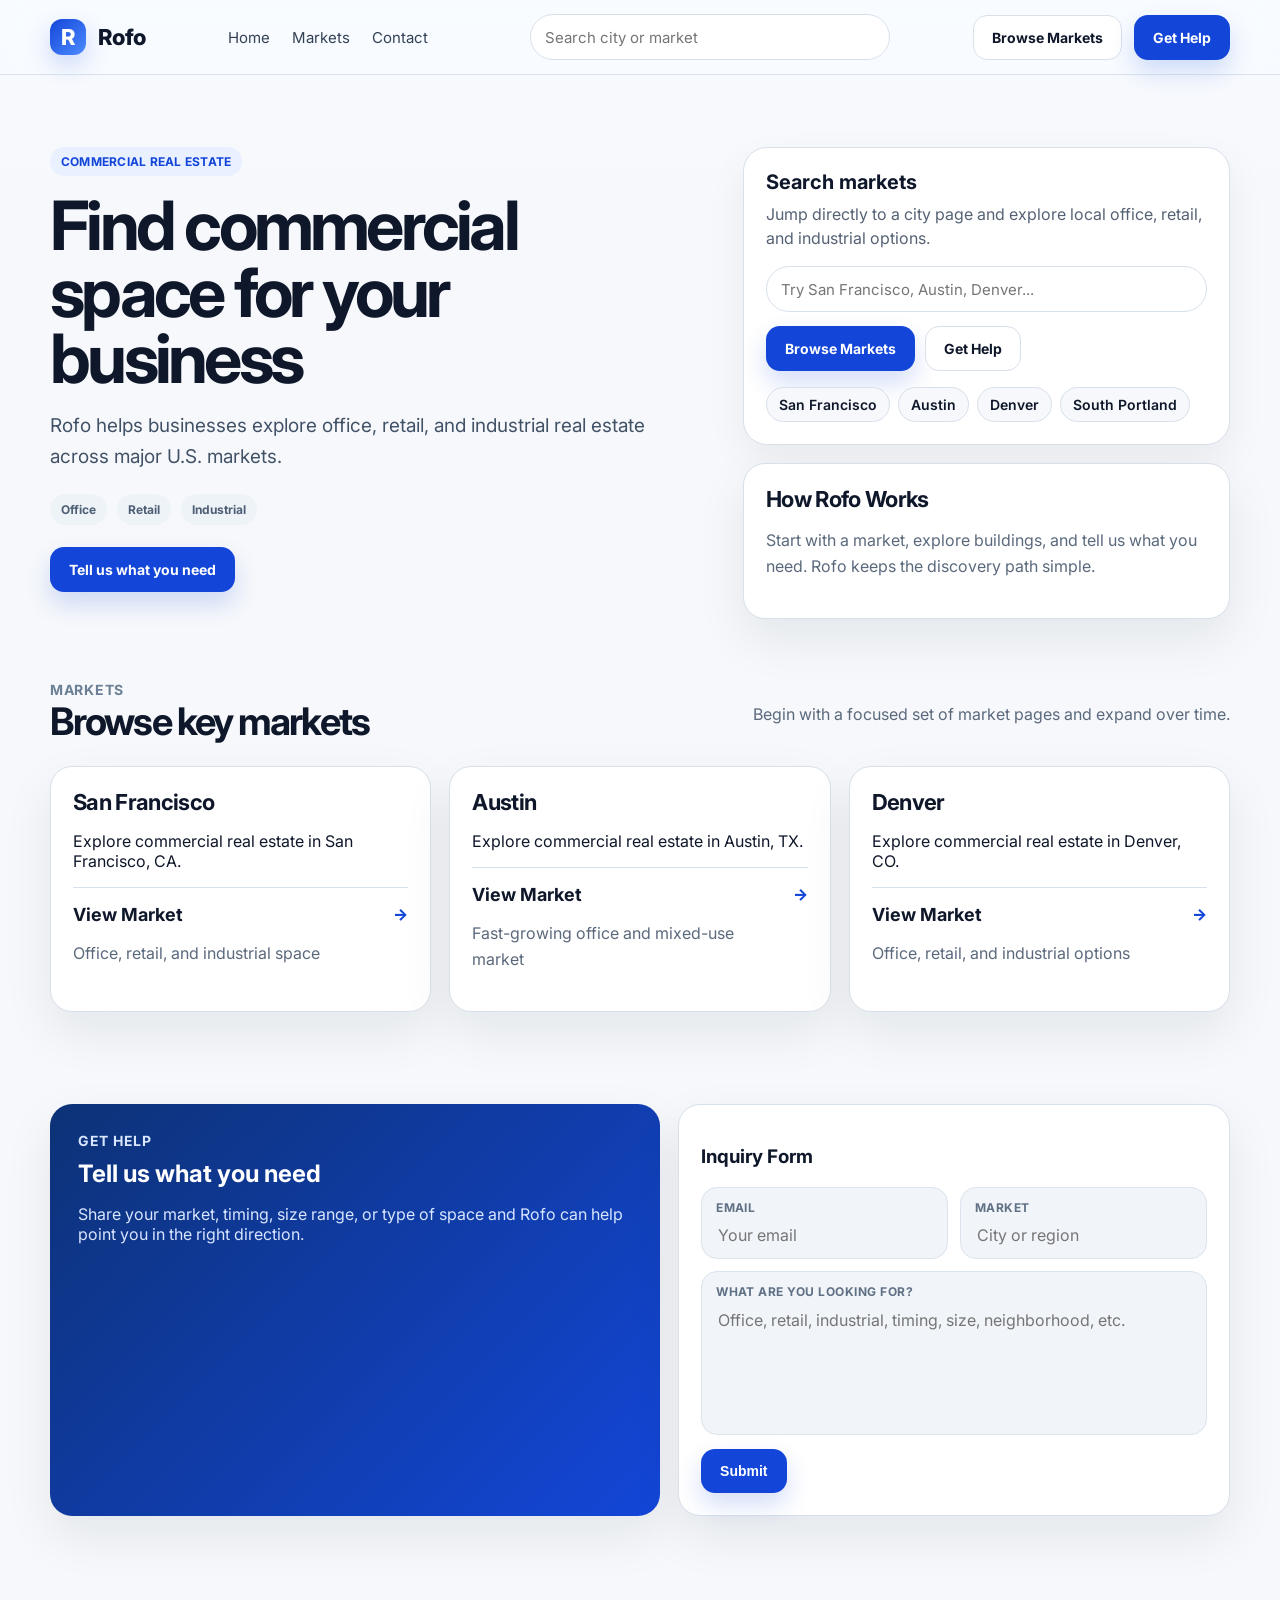
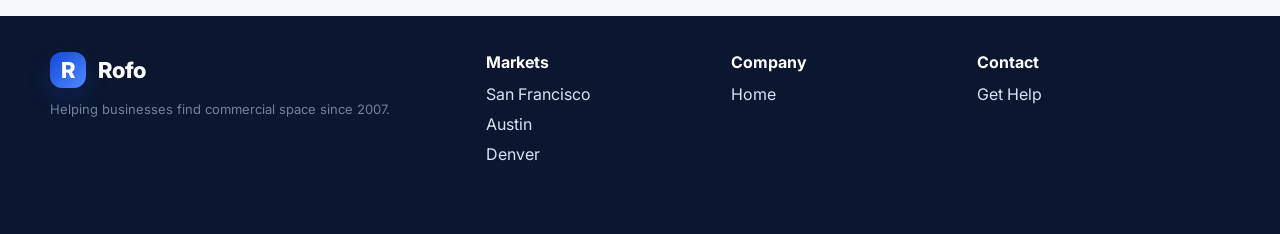
==== commit 6c416288: "Add files via upload" ====
--- a/index.html
+++ b/index.html
@@ -10,150 +10,6 @@
   <link href="https://fonts.googleapis.com/css2?family=Inter:wght@400;600;700;800&display=swap" rel="stylesheet">
   <link rel="stylesheet" href="/styles.css">
 
-  <style>
-    .sr-only {
-      position: absolute;
-      width: 1px;
-      height: 1px;
-      padding: 0;
-      margin: -1px;
-      overflow: hidden;
-      clip: rect(0, 0, 0, 0);
-      white-space: nowrap;
-      border: 0;
-    }
-
-    .nav-search {
-      position: relative;
-      width: min(360px, 100%);
-      margin-left: 20px;
-      flex: 1 1 360px;
-      max-width: 360px;
-    }
-
-    .nav-search__input,
-    .hero-search__input {
-      width: 100%;
-      height: 46px;
-      padding: 0 14px;
-      border: 1px solid #d8e0ea;
-      border-radius: 999px;
-      background: #fff;
-      color: #0f172a;
-      font-size: 15px;
-      outline: none;
-      transition: border-color 0.2s ease, box-shadow 0.2s ease;
-      box-sizing: border-box;
-    }
-
-    .nav-search__input:focus,
-    .hero-search__input:focus {
-      border-color: #1346d8;
-      box-shadow: 0 0 0 4px rgba(19, 70, 216, 0.08);
-    }
-
-    .search-results {
-      position: absolute;
-      top: calc(100% + 8px);
-      left: 0;
-      right: 0;
-      background: #fff;
-      border: 1px solid #d8e0ea;
-      border-radius: 16px;
-      box-shadow: 0 10px 30px rgba(15, 23, 42, 0.08);
-      overflow: hidden;
-      display: none;
-      z-index: 1000;
-    }
-
-    .search-results.is-open {
-      display: block;
-    }
-
-    .search-results__item {
-      display: block;
-      width: 100%;
-      padding: 12px 14px;
-      text-decoration: none;
-      color: #0f172a;
-      background: #fff;
-      border-bottom: 1px solid #eef2f7;
-      font-size: 15px;
-    }
-
-    .search-results__item:last-child {
-      border-bottom: 0;
-    }
-
-    .search-results__item:hover,
-    .search-results__item:focus {
-      background: #f6f8fb;
-    }
-
-    .search-results__meta {
-      display: block;
-      font-size: 13px;
-      color: #556274;
-      margin-top: 2px;
-    }
-
-    .hero-search-card {
-      background: #fff;
-      border: 1px solid #d8e0ea;
-      border-radius: 24px;
-      padding: 22px;
-      box-shadow: 0 16px 40px rgba(15, 23, 42, 0.06);
-    }
-
-    .hero-search-card h3 {
-      margin: 0 0 8px;
-      font-size: 20px;
-      line-height: 1.2;
-    }
-
-    .hero-search-card p {
-      margin: 0 0 16px;
-      color: #556274;
-      line-height: 1.5;
-    }
-
-    .hero-search-wrap {
-      position: relative;
-    }
-
-    .hero-search-actions {
-      margin-top: 14px;
-      display: flex;
-      gap: 10px;
-      flex-wrap: wrap;
-    }
-
-    .hero-search-links {
-      margin-top: 16px;
-      display: flex;
-      flex-wrap: wrap;
-      gap: 8px;
-    }
-
-    .hero-search-links a {
-      display: inline-flex;
-      align-items: center;
-      text-decoration: none;
-      padding: 8px 12px;
-      border-radius: 999px;
-      background: #f6f8fb;
-      border: 1px solid #d8e0ea;
-      color: #0f172a;
-      font-size: 14px;
-      font-weight: 600;
-    }
-
-    @media (max-width: 1080px) {
-      .nav-search {
-        display: none;
-      }
-    }
-  </style>
 </head>
 <body>
 
--- a/styles.css
+++ b/styles.css
@@ -708,10 +708,183 @@
     }
 
     .hero-side {
-        order: -1
+        order: 0
     }
 
     h1 {
         max-width: none
     }
 }
+
+
+/* ------------------------------
+   Market search
+------------------------------ */
+
+.sr-only {
+    position: absolute;
+    width: 1px;
+    height: 1px;
+    padding: 0;
+    margin: -1px;
+    overflow: hidden;
+    clip: rect(0, 0, 0, 0);
+    white-space: nowrap;
+    border: 0;
+}
+
+.nav-search {
+    position: relative;
+    width: min(360px, 100%);
+    margin-left: 20px;
+    flex: 1 1 360px;
+    max-width: 360px;
+}
+
+.nav-search__input,
+.hero-search__input {
+    width: 100%;
+    height: 46px;
+    padding: 0 14px;
+    border: 1px solid var(--line);
+    border-radius: 999px;
+    background: #fff;
+    color: var(--ink);
+    font: inherit;
+    font-size: 15px;
+    outline: none;
+    transition: border-color .2s ease, box-shadow .2s ease;
+    box-sizing: border-box;
+}
+
+.nav-search__input:focus,
+.hero-search__input:focus {
+    border-color: var(--blue);
+    box-shadow: 0 0 0 4px rgba(19,70,216,.08);
+}
+
+.search-results {
+    position: absolute;
+    top: calc(100% + 8px);
+    left: 0;
+    right: 0;
+    background: #fff;
+    border: 1px solid var(--line);
+    border-radius: 16px;
+    box-shadow: 0 10px 30px rgba(15,23,42,.08);
+    overflow: hidden;
+    display: none;
+    z-index: 1000;
+}
+
+.search-results.is-open {
+    display: block;
+}
+
+.search-results__item {
+    display: block;
+    width: 100%;
+    padding: 12px 14px;
+    text-decoration: none;
+    color: var(--ink);
+    background: #fff;
+    border-bottom: 1px solid #eef2f7;
+    font-size: 15px;
+}
+
+.search-results__item:last-child {
+    border-bottom: 0;
+}
+
+.search-results__item:hover,
+.search-results__item:focus {
+    background: var(--bg);
+}
+
+.search-results__meta {
+    display: block;
+    font-size: 13px;
+    color: var(--muted);
+    margin-top: 2px;
+}
+
+.hero-search-card {
+    background: var(--surface);
+    border: 1px solid var(--line);
+    border-radius: 24px;
+    padding: 22px;
+    box-shadow: 0 16px 40px rgba(15,23,42,.06);
+}
+
+.hero-search-card h3 {
+    margin: 0 0 8px;
+    font-size: 20px;
+    line-height: 1.2;
+}
+
+.hero-search-card p {
+    margin: 0 0 16px;
+    color: var(--muted);
+    line-height: 1.5;
+}
+
+.hero-search-wrap {
+    position: relative;
+}
+
+.hero-search-actions {
+    margin-top: 14px;
+    display: flex;
+    gap: 10px;
+    flex-wrap: wrap;
+}
+
+.hero-search-links {
+    margin-top: 16px;
+    display: flex;
+    flex-wrap: wrap;
+    gap: 8px;
+}
+
+.hero-search-links a {
+    display: inline-flex;
+    align-items: center;
+    text-decoration: none;
+    padding: 8px 12px;
+    border-radius: 999px;
+    background: var(--bg);
+    border: 1px solid var(--line);
+    color: var(--ink);
+    font-size: 14px;
+    font-weight: 600;
+}
+
+/* ------------------------------
+   Responsive adjustments
+------------------------------ */
+
+@media (max-width: 1080px) {
+    .nav-search {
+        display: none;
+    }
+}
+
+@media (max-width: 600px) {
+    .hero-search__input {
+        height: 54px;
+        font-size: 16px;
+        padding: 0 18px;
+    }
+
+    .hero-search-card {
+        padding: 24px;
+    }
+
+    .hero-search-card h3 {
+        font-size: 22px;
+    }
+
+    .hero-search-card p {
+        font-size: 15px;
+    }
+}
